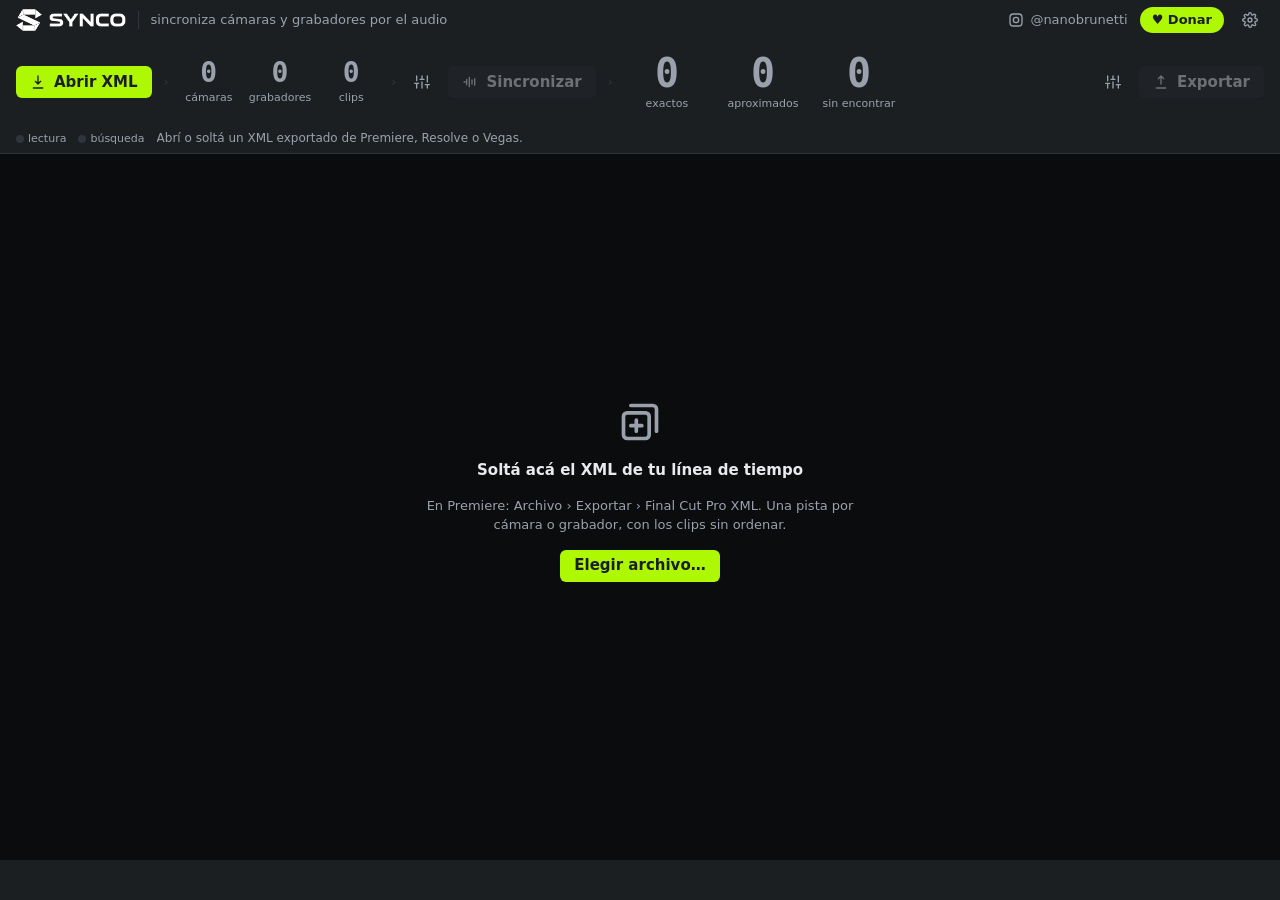
==== desktop/ui/index.html @ 41bce2fb "Windows y Linux: app de escritorio (Tauri) con el mismo motor - desktop/ui: la interfaz, con el dise" ====
<!doctype html>
<html lang="es">
<head>
  <meta charset="utf-8">
  <title>Synco</title>
  <meta name="viewport" content="width=device-width, initial-scale=1">
  <link rel="stylesheet" href="app.css">
</head>
<body>
  <header class="header">
    <div class="brand" aria-label="Synco"><img class="mark" src="mark-white.png" alt=""><img class="word" src="wordmark-white.png" alt="Synco"></div>
    <div class="sep"></div>
    <div id="title" class="meta">sincroniza cámaras y grabadores por el audio</div>
    <div class="spacer"></div>
    <button class="link" id="instagram" title="Instagram: novedades, dudas y pedidos">
      <svg class="i" viewBox="0 0 24 24"><rect x="3" y="3" width="18" height="18" rx="5"/><circle cx="12" cy="12" r="4"/></svg>@nanobrunetti
    </button>
    <button class="pill" id="donate" title="Synco es gratis y siempre lo va a ser. Tu aporte ayuda a seguir mejorándolo.">♥ Donar</button>
    <button class="icon" id="settings" title="Ajustes generales"><svg class="i" viewBox="0 0 24 24"><circle cx="12" cy="12" r="3"/><path d="M19.4 15a1.7 1.7 0 0 0 .3 1.8l.1.1a2 2 0 1 1-2.8 2.8l-.1-.1a1.7 1.7 0 0 0-1.8-.3 1.7 1.7 0 0 0-1 1.5V21a2 2 0 1 1-4 0v-.1a1.7 1.7 0 0 0-1.1-1.5 1.7 1.7 0 0 0-1.8.3l-.1.1a2 2 0 1 1-2.8-2.8l.1-.1a1.7 1.7 0 0 0 .3-1.8 1.7 1.7 0 0 0-1.5-1H3a2 2 0 1 1 0-4h.1a1.7 1.7 0 0 0 1.5-1.1 1.7 1.7 0 0 0-.3-1.8l-.1-.1a2 2 0 1 1 2.8-2.8l.1.1a1.7 1.7 0 0 0 1.8.3H9a1.7 1.7 0 0 0 1-1.5V3a2 2 0 1 1 4 0v.1a1.7 1.7 0 0 0 1 1.5 1.7 1.7 0 0 0 1.8-.3l.1-.1a2 2 0 1 1 2.8 2.8l-.1.1a1.7 1.7 0 0 0-.3 1.8V9a1.7 1.7 0 0 0 1.5 1H21a2 2 0 1 1 0 4h-.1a1.7 1.7 0 0 0-1.5 1z"/></svg></button>
  </header>

  <section class="actions">
    <button class="btn primary" id="open" title="Abrir XML (Ctrl+O)">
      <svg class="i" viewBox="0 0 24 24"><path d="M12 3v12m0 0-4-4m4 4 4-4M5 21h14"/></svg>Abrir XML</button>
    <span class="chev">›</span>
    <div class="counter zero" id="c-cams"><b>0</b><span>cámaras</span></div>
    <div class="counter zero" id="c-recs"><b>0</b><span>grabadores</span></div>
    <div class="counter zero" id="c-clips"><b>0</b><span>clips</span></div>
    <span class="chev">›</span>
    <button class="icon" id="sync-settings" title="Ajustes de sincronización"><svg class="i" viewBox="0 0 24 24"><path d="M4 21v-7M4 10V3M12 21v-9M12 8V3M20 21v-5M20 12V3M1 14h6M9 8h6M17 16h6"/></svg></button>
    <button class="btn" id="sync" disabled title="Sincronizar (Ctrl+R)">
      <svg class="i" viewBox="0 0 24 24"><path d="M3 12h2M7 8v8M11 5v14M15 9v6M19 7v10"/></svg><span>Sincronizar</span></button>
    <span class="chev">›</span>
    <div class="counter big zero" id="c-exact" title="Encontrados por su audio"><b>0</b><span>exactos</span></div>
    <div class="counter big zero" id="c-approx" title="Encontrados por su audio, buscando cerca de su fecha y sus vecinos: conviene mirarlos"><b>0</b><span>aproximados</span></div>
    <div class="counter big zero" id="c-guessed" title="Sin audio en común: ubicados por fecha, hora y vecinos"><b>0</b><span>sin encontrar</span></div>
    <div class="spacer"></div>
    <button class="icon" id="export-settings" title="Ajustes de exportación"><svg class="i" viewBox="0 0 24 24"><path d="M4 21v-7M4 10V3M12 21v-9M12 8V3M20 21v-5M20 12V3M1 14h6M9 8h6M17 16h6"/></svg></button>
    <button class="btn" id="export" disabled title="Exportar (Ctrl+E)">
      <svg class="i" viewBox="0 0 24 24"><path d="M12 15V3m0 0-4 4m4-4 4 4M5 21h14"/></svg>Exportar</button>
  </section>

  <section class="status">
    <span class="light" id="l-read"><i></i>lectura</span>
    <span class="light" id="l-match"><i></i>búsqueda</span>
    <progress id="progress" hidden></progress>
    <span class="msg" id="message">Abrí o soltá un XML exportado de Premiere, Resolve o Vegas.</span>
    <button class="link warn" id="missing" hidden></button>
    <button class="link" id="report" hidden>Ver informe</button>
  </section>

  <main class="main">
    <div class="zoombar" id="zoombar" hidden>
      <span id="scale"></span>
      <button class="icon" id="zoom-out" title="Alejar (Ctrl+−)">−</button>
      <button class="icon" id="zoom-in" title="Acercar (Ctrl++)">+</button>
      <button class="icon" id="zoom-fit" title="Ver todo (Ctrl+0)">↔</button>
    </div>
    <div class="timeline" id="timeline" hidden>
      <div class="heads" id="heads"></div>
      <div class="lanes" id="lanes"><canvas id="canvas"></canvas><div class="tip" id="tip" hidden></div></div>
    </div>
    <div class="overview" id="overview" hidden><i id="overview-thumb"></i></div>
    <div class="empty" id="empty">
      <svg class="i" viewBox="0 0 24 24" style="width:44px;height:44px;color:var(--muted)"><rect x="3" y="7" width="14" height="14" rx="2"/><path d="M7 3h12a2 2 0 0 1 2 2v12M10 11v6M7 14h6"/></svg>
      <h2>Soltá acá el XML de tu línea de tiempo</h2>
      <p>En Premiere: Archivo › Exportar › Final Cut Pro XML. Una pista por cámara o grabador, con los clips sin ordenar.</p>
      <button class="btn primary" id="open-empty">Elegir archivo…</button>
      <div class="recents" id="recents"></div>
    </div>
  </main>

  <footer class="inspector" id="inspector">
    <span class="muted">Hacé clic en un clip para ver cómo se ubicó. Arrastrá para moverte; Ctrl + rueda o los botones para acercar.</span>
  </footer>

  <div id="veil" class="veil" hidden></div>

  <script src="backend.js"></script>
  <script src="app.js"></script>
</body>
</html>
---- desktop/ui/app.css ----
/* Synco for Windows and Linux: the macOS app's look (replica/design/tokens.json). */
:root {
  --bg: #121417;
  --surface: #1c1f22;
  --surface-2: #252930;
  --track-bg: #0b0c0e;
  --border: #30353d;
  --text: #e8eaed;
  --muted: #9aa1ac;
  --accent: #adf802;
  --on-accent: #1c1f22;
  --danger: #ef6b6b;
  --success: #4cc38a;
  --warning: #e6c84f;
  --exact: #2f6fd6;
  --approx: #d9b532;
  --guessed: #c23b3b;
  --idle: #5b626d;
  --missing: #b33a3a;
  --font: "Segoe UI Variable", "Segoe UI", "Inter", "Cantarell", "Ubuntu", system-ui, sans-serif;
  --mono: "Cascadia Mono", "Consolas", "DejaVu Sans Mono", ui-monospace, monospace;
}

* { box-sizing: border-box; }
[hidden] { display: none !important; }
html, body { margin: 0; height: 100%; }
body {
  background: var(--bg); color: var(--text); font: 13px/1.4 var(--font);
  display: flex; flex-direction: column; overflow: hidden; user-select: none;
}
button { font: inherit; color: inherit; }

/* Header */
.header { display: flex; align-items: center; gap: 12px; height: 40px; padding: 0 16px; background: var(--surface); }
.brand { display: flex; align-items: center; gap: 7px; }
.brand img.mark { height: 22px; }
.brand img.word { height: 14px; }
.sep { width: 1px; height: 18px; background: var(--border); }
.header .file { font-weight: 600; font-size: 15px; white-space: nowrap; overflow: hidden; text-overflow: ellipsis; max-width: 320px; }
.header .meta { color: var(--muted); white-space: nowrap; }
.badge { font-size: 11px; font-weight: 500; padding: 1px 8px; border-radius: 4px; border: 1px solid currentColor; }
.spacer { flex: 1; }
.link { background: none; border: 0; color: var(--muted); cursor: pointer; display: inline-flex; gap: 6px; align-items: center; padding: 0; }
.link:hover { color: var(--text); }
.pill { background: var(--accent); color: var(--on-accent); border: 0; border-radius: 999px; padding: 4px 12px; font-weight: 600; cursor: pointer; }

/* Actions and counters */
.actions { display: flex; align-items: center; gap: 12px; padding: 12px 16px; background: var(--surface); }
.btn {
  display: inline-flex; align-items: center; gap: 8px; height: 32px; padding: 0 14px; border-radius: 6px;
  background: var(--surface-2); border: 0; font-size: 15px; font-weight: 600; cursor: pointer; white-space: nowrap;
}
.btn.primary { background: var(--accent); color: var(--on-accent); }
.btn:hover:not(:disabled) { filter: brightness(1.08); }
.btn:disabled { opacity: .4; cursor: default; }
.btn:focus-visible, .icon:focus-visible, .pill:focus-visible { outline: 2px solid var(--accent); outline-offset: 2px; }
.icon { width: 28px; height: 28px; border-radius: 4px; border: 0; background: none; color: var(--muted); cursor: pointer; display: grid; place-items: center; }
.icon:hover { background: var(--surface-2); color: var(--text); }
.chev { color: var(--border); }
.counter { text-align: center; min-width: 56px; }
.counter b { display: block; font: 600 28px/1.05 var(--mono); }
.counter.big { min-width: 84px; }
.counter.big b { font-size: 40px; }
.counter span { font-size: 11px; color: var(--muted); font-weight: 500; }
.counter.zero b { color: var(--muted); }
svg.i { width: 16px; height: 16px; fill: none; stroke: currentColor; stroke-width: 2; stroke-linecap: round; stroke-linejoin: round; }

/* Status */
.status { display: flex; align-items: center; gap: 12px; height: 30px; padding: 0 16px; background: var(--surface); border-bottom: 1px solid var(--border); font-size: 12px; }
.light { display: inline-flex; align-items: center; gap: 4px; font-size: 11px; color: var(--muted); }
.light i { width: 8px; height: 8px; border-radius: 50%; background: var(--border); }
.light.on { color: var(--text); }
.light.on i { background: var(--accent); box-shadow: 0 0 6px var(--accent); }
.status .msg { color: var(--muted); white-space: nowrap; overflow: hidden; text-overflow: ellipsis; flex: 1; }
.status .msg.err { color: var(--danger); }
progress { width: 160px; height: 6px; accent-color: var(--accent); }
.warn { color: var(--danger); }

/* Timeline */
.main { flex: 1; display: flex; flex-direction: column; min-height: 0; position: relative; }
.zoombar { display: flex; justify-content: flex-end; align-items: center; gap: 4px; height: 28px; padding: 0 8px; background: var(--surface); font-size: 11px; color: var(--muted); }
.timeline { flex: 1; display: flex; min-height: 0; background: var(--track-bg); }
.heads { width: 96px; flex: none; overflow: hidden; }
.head { display: flex; flex-direction: column; align-items: center; justify-content: center; gap: 2px; background: var(--surface); border-bottom: 1px solid var(--border); padding: 0 4px; text-align: center; }
.head b { font-size: 11px; }
.head span { font-size: 11px; color: var(--muted); white-space: nowrap; overflow: hidden; text-overflow: ellipsis; max-width: 100%; }
.lanes { flex: 1; position: relative; overflow: hidden; cursor: grab; }
.lanes canvas { position: absolute; inset: 0; }
.overview { height: 12px; margin-left: 96px; background: var(--surface-2); position: relative; cursor: pointer; }
.overview i { position: absolute; top: 0; bottom: 0; border-radius: 3px; background: var(--muted); }
.tip {
  position: absolute; pointer-events: none; width: 260px; padding: 8px; border-radius: 6px; background: var(--surface-2);
  border: 1px solid var(--border); box-shadow: 0 8px 24px rgba(0,0,0,.45); font-size: 12px; z-index: 5;
}
.tip b { display: block; font-size: 13px; }

/* Inspector */
.inspector { display: flex; align-items: center; gap: 12px; height: 40px; padding: 0 16px; background: var(--surface); font-size: 12px; }
.inspector b { font-size: 15px; }
.inspector .muted { color: var(--muted); }
.small-btn { background: var(--surface-2); border: 0; border-radius: 6px; padding: 5px 10px; cursor: pointer; }
.small-btn:hover { filter: brightness(1.15); }

/* Empty state */
.empty { position: absolute; inset: 0; display: flex; flex-direction: column; align-items: center; justify-content: center; gap: 16px; background: var(--track-bg); text-align: center; }
.empty h2 { margin: 0; font-size: 15px; }
.empty p { margin: 0; color: var(--muted); max-width: 460px; }
.recents { width: 460px; text-align: left; margin-top: 16px; }
.recents small { color: var(--muted); font-size: 11px; }
.recents button { display: flex; gap: 8px; width: 100%; background: none; border: 0; padding: 3px 0; cursor: pointer; text-align: left; }
.recents button span { color: var(--muted); overflow: hidden; text-overflow: ellipsis; white-space: nowrap; }
body.dropping .empty { outline: 2px dashed var(--accent); outline-offset: -16px; }

/* Sheets */
.veil { position: fixed; inset: 0; background: rgba(0,0,0,.55); display: grid; place-items: center; z-index: 20; }
.sheet { width: 520px; max-height: 86vh; overflow: auto; padding: 24px; border-radius: 12px; background: var(--surface); border: 1px solid var(--border); }
.sheet h3 { margin: 0 0 16px; font-size: 15px; }
.sheet label { display: block; margin: 12px 0 4px; color: var(--muted); font-size: 12px; }
.sheet select, .sheet input[type=text] { width: 100%; padding: 6px 8px; border-radius: 6px; border: 1px solid #6b7380; background: var(--surface-2); color: var(--text); font: inherit; }
.sheet .check { display: flex; gap: 8px; align-items: center; margin-top: 10px; color: var(--text); font-size: 13px; }
.sheet .note { color: var(--muted); font-size: 12px; margin-top: 12px; }
.sheet .row { display: flex; gap: 8px; justify-content: flex-end; margin-top: 20px; }
.sheet pre { white-space: pre-wrap; font: 12px/1.5 var(--mono); background: var(--track-bg); padding: 12px; border-radius: 8px; max-height: 420px; overflow: auto; user-select: text; }
.sheet ul.files { list-style: none; padding: 0; margin: 8px 0; max-height: 220px; overflow: auto; }
.sheet ul.files li { padding: 4px 0; border-bottom: 1px solid var(--border); }
.sheet ul.files small { color: var(--muted); display: block; }

/* Update card: the app's plate, with a lime base */
.card { width: 460px; padding: 24px; border-radius: 20px; background: var(--surface); border: 1px solid var(--border); box-shadow: 0 6px 0 var(--accent), 0 16px 30px rgba(0,0,0,.5); }
.card .top { display: flex; gap: 12px; align-items: center; margin-bottom: 16px; }
.card .top img { width: 64px; height: 64px; }
.card h4 { margin: 0; font-size: 19px; color: #fff; }
.card .sub { color: var(--muted); }
.chips { display: flex; align-items: center; gap: 8px; margin-bottom: 16px; }
.chip { font: 600 13px var(--mono); padding: 4px 10px; border-radius: 999px; background: var(--surface-2); color: var(--muted); }
.chip.new { background: var(--accent); color: var(--on-accent); }
.notes { background: var(--surface-2); border-radius: 12px; padding: 12px; margin-bottom: 16px; max-height: 170px; overflow: auto; }
.notes small { color: var(--accent); font-weight: 600; letter-spacing: 1.2px; }
.notes li { margin: 6px 0 0 -18px; }
.notes li::marker { color: var(--accent); }
.bar { height: 10px; border-radius: 999px; background: var(--surface-2); overflow: hidden; margin: 4px 0 8px; }
.bar i { display: block; height: 100%; background: var(--accent); border-radius: 999px; transition: width .25s; }
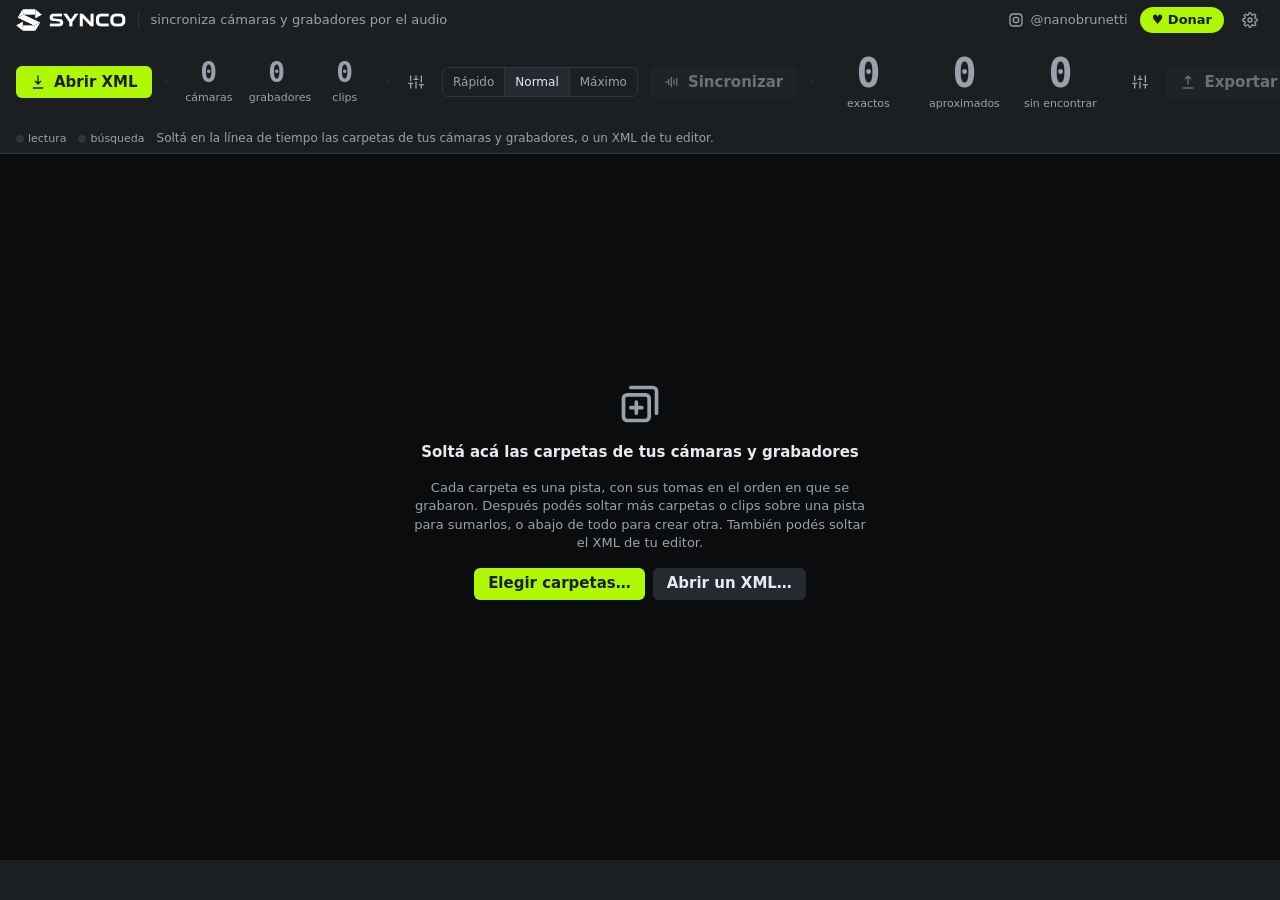
==== commit 31389efe: "Synco 1.2.0: proyecto desde carpetas, tres velocidades y búsqueda por partes - Soltar carpetas o cli" ====
--- a/desktop/ui/index.html
+++ b/desktop/ui/index.html
@@ -28,6 +28,9 @@
     <div class="counter zero" id="c-clips"><b>0</b><span>clips</span></div>
     <span class="chev">›</span>
     <button class="icon" id="sync-settings" title="Ajustes de sincronización"><svg class="i" viewBox="0 0 24 24"><path d="M4 21v-7M4 10V3M12 21v-9M12 8V3M20 21v-5M20 12V3M1 14h6M9 8h6M17 16h6"/></svg></button>
+    <div class="segmented" id="speed" title="Rápido: busca en todo el evento unos pocos clips de cada cámara para conocer su reloj, y el resto cerca de la hora que marca. Normal: busca cada clip en todo el evento. Máximo: además vuelve a buscar los que faltan con otro rango de frecuencias (música con graves).">
+      <button data-speed="fast">Rápido</button><button data-speed="normal">Normal</button><button data-speed="thorough">Máximo</button>
+    </div>
     <button class="btn" id="sync" disabled title="Sincronizar (Ctrl+R)">
       <svg class="i" viewBox="0 0 24 24"><path d="M3 12h2M7 8v8M11 5v14M15 9v6M19 7v10"/></svg><span>Sincronizar</span></button>
     <span class="chev">›</span>
@@ -44,7 +47,7 @@
     <span class="light" id="l-read"><i></i>lectura</span>
     <span class="light" id="l-match"><i></i>búsqueda</span>
     <progress id="progress" hidden></progress>
-    <span class="msg" id="message">Abrí o soltá un XML exportado de Premiere, Resolve o Vegas.</span>
+    <span class="msg" id="message">Soltá en la línea de tiempo las carpetas de tus cámaras y grabadores, o un XML de tu editor.</span>
     <button class="link warn" id="missing" hidden></button>
     <button class="link" id="report" hidden>Ver informe</button>
   </section>
@@ -60,12 +63,13 @@
       <div class="heads" id="heads"></div>
       <div class="lanes" id="lanes"><canvas id="canvas"></canvas><div class="tip" id="tip" hidden></div></div>
     </div>
+    <div class="newtrack" id="newtrack" hidden><div class="plus">+</div><div class="slot" id="newtrack-text">Soltá acá una carpeta o clips para crear otra pista</div></div>
     <div class="overview" id="overview" hidden><i id="overview-thumb"></i></div>
     <div class="empty" id="empty">
       <svg class="i" viewBox="0 0 24 24" style="width:44px;height:44px;color:var(--muted)"><rect x="3" y="7" width="14" height="14" rx="2"/><path d="M7 3h12a2 2 0 0 1 2 2v12M10 11v6M7 14h6"/></svg>
-      <h2>Soltá acá el XML de tu línea de tiempo</h2>
-      <p>En Premiere: Archivo › Exportar › Final Cut Pro XML. Una pista por cámara o grabador, con los clips sin ordenar.</p>
-      <button class="btn primary" id="open-empty">Elegir archivo…</button>
+      <h2>Soltá acá las carpetas de tus cámaras y grabadores</h2>
+      <p>Cada carpeta es una pista, con sus tomas en el orden en que se grabaron. Después podés soltar más carpetas o clips sobre una pista para sumarlos, o abajo de todo para crear otra. También podés soltar el XML de tu editor.</p>
+      <div class="buttons"><button class="btn primary" id="folders-empty">Elegir carpetas…</button><button class="btn" id="open-empty">Abrir un XML…</button></div>
       <div class="recents" id="recents"></div>
     </div>
   </main>
--- a/desktop/ui/app.css
+++ b/desktop/ui/app.css
@@ -110,6 +110,17 @@
 .recents button { display: flex; gap: 8px; width: 100%; background: none; border: 0; padding: 3px 0; cursor: pointer; text-align: left; }
 .recents button span { color: var(--muted); overflow: hidden; text-overflow: ellipsis; white-space: nowrap; }
 body.dropping .empty { outline: 2px dashed var(--accent); outline-offset: -16px; }
+.empty .buttons { display: flex; gap: 8px; }
+.segmented { display: flex; border: 1px solid var(--border); border-radius: 6px; overflow: hidden; flex: none; }
+.segmented button { background: none; border: 0; color: var(--muted); padding: 0 10px; height: 28px; font: inherit; font-size: 12px; cursor: pointer; }
+.segmented button + button { border-left: 1px solid var(--border); }
+.segmented button.on { background: var(--surface-2); color: var(--text); }
+.segmented button:disabled { cursor: default; opacity: .5; }
+.newtrack { height: 64px; flex: none; display: flex; background: var(--track-bg); }
+.newtrack .plus { width: 96px; flex: none; display: flex; align-items: center; justify-content: center; background: var(--surface); color: var(--muted); font-size: 18px; }
+.newtrack .slot { flex: 1; margin: 8px; display: flex; align-items: center; justify-content: center; border: 1px dashed var(--border); border-radius: 6px; color: var(--muted); }
+.newtrack.target .slot { border: 2px dashed var(--accent); color: var(--accent); background: rgba(173, 248, 2, .08); }
+.newtrack.target .plus { color: var(--accent); }
 
 /* Sheets */
 .veil { position: fixed; inset: 0; background: rgba(0,0,0,.55); display: grid; place-items: center; z-index: 20; }
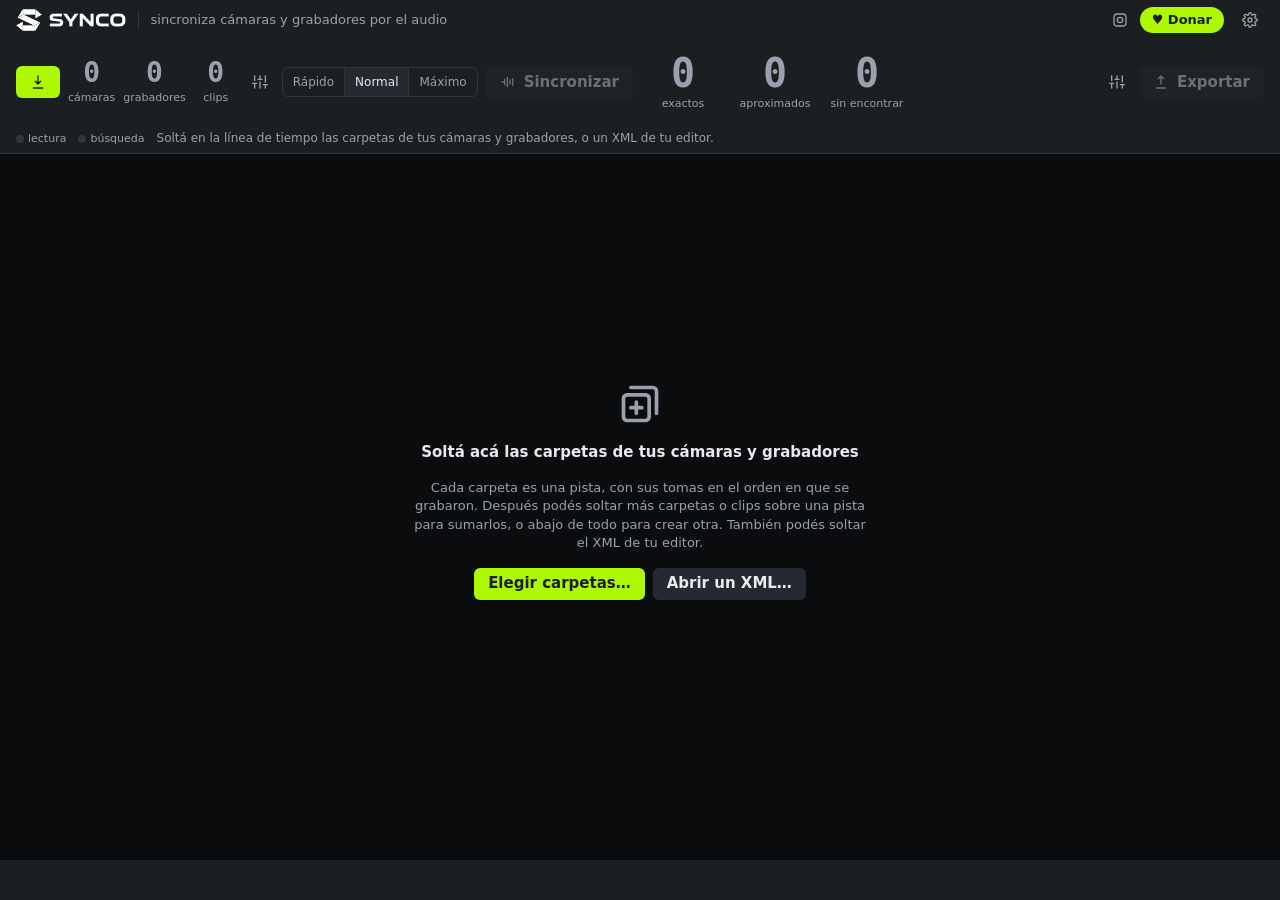
==== commit 02f08c03: "La ventana se acomoda a su tamaño y nunca abre más grande que la pantalla Co-Authored-By: Claude Opu" ====
--- a/desktop/ui/index.html
+++ b/desktop/ui/index.html
@@ -13,7 +13,7 @@
     <div id="title" class="meta">sincroniza cámaras y grabadores por el audio</div>
     <div class="spacer"></div>
     <button class="link" id="instagram" title="Instagram: novedades, dudas y pedidos">
-      <svg class="i" viewBox="0 0 24 24"><rect x="3" y="3" width="18" height="18" rx="5"/><circle cx="12" cy="12" r="4"/></svg>@nanobrunetti
+      <svg class="i" viewBox="0 0 24 24"><rect x="3" y="3" width="18" height="18" rx="5"/><circle cx="12" cy="12" r="4"/></svg><span class="label">@nanobrunetti</span>
     </button>
     <button class="pill" id="donate" title="Synco es gratis y siempre lo va a ser. Tu aporte ayuda a seguir mejorándolo.">♥ Donar</button>
     <button class="icon" id="settings" title="Ajustes generales"><svg class="i" viewBox="0 0 24 24"><circle cx="12" cy="12" r="3"/><path d="M19.4 15a1.7 1.7 0 0 0 .3 1.8l.1.1a2 2 0 1 1-2.8 2.8l-.1-.1a1.7 1.7 0 0 0-1.8-.3 1.7 1.7 0 0 0-1 1.5V21a2 2 0 1 1-4 0v-.1a1.7 1.7 0 0 0-1.1-1.5 1.7 1.7 0 0 0-1.8.3l-.1.1a2 2 0 1 1-2.8-2.8l.1-.1a1.7 1.7 0 0 0 .3-1.8 1.7 1.7 0 0 0-1.5-1H3a2 2 0 1 1 0-4h.1a1.7 1.7 0 0 0 1.5-1.1 1.7 1.7 0 0 0-.3-1.8l-.1-.1a2 2 0 1 1 2.8-2.8l.1.1a1.7 1.7 0 0 0 1.8.3H9a1.7 1.7 0 0 0 1-1.5V3a2 2 0 1 1 4 0v.1a1.7 1.7 0 0 0 1 1.5 1.7 1.7 0 0 0 1.8-.3l.1-.1a2 2 0 1 1 2.8 2.8l-.1.1a1.7 1.7 0 0 0-.3 1.8V9a1.7 1.7 0 0 0 1.5 1H21a2 2 0 1 1 0 4h-.1a1.7 1.7 0 0 0-1.5 1z"/></svg></button>
@@ -21,7 +21,7 @@
 
   <section class="actions">
     <button class="btn primary" id="open" title="Abrir XML (Ctrl+O)">
-      <svg class="i" viewBox="0 0 24 24"><path d="M12 3v12m0 0-4-4m4 4 4-4M5 21h14"/></svg>Abrir XML</button>
+      <svg class="i" viewBox="0 0 24 24"><path d="M12 3v12m0 0-4-4m4 4 4-4M5 21h14"/></svg><span class="label">Abrir XML</span></button>
     <span class="chev">›</span>
     <div class="counter zero" id="c-cams"><b>0</b><span>cámaras</span></div>
     <div class="counter zero" id="c-recs"><b>0</b><span>grabadores</span></div>
@@ -38,6 +38,8 @@
     <div class="counter big zero" id="c-approx" title="Encontrados por su audio, buscando cerca de su fecha y sus vecinos: conviene mirarlos"><b>0</b><span>aproximados</span></div>
     <div class="counter big zero" id="c-guessed" title="Sin audio en común: ubicados por fecha, hora y vecinos"><b>0</b><span>sin encontrar</span></div>
     <div class="spacer"></div>
+    <button class="btn" id="drone" hidden title="Tomas sin sonido (un dron): se ubican por su hora y por las luces que vieron a la vez que las cámaras">
+      <svg class="i" viewBox="0 0 24 24"><path d="M2 16l20-6-20-6 3 6-3 6zm3-6h8"/></svg><span class="label">Agregar dron</span></button>
     <button class="icon" id="export-settings" title="Ajustes de exportación"><svg class="i" viewBox="0 0 24 24"><path d="M4 21v-7M4 10V3M12 21v-9M12 8V3M20 21v-5M20 12V3M1 14h6M9 8h6M17 16h6"/></svg></button>
     <button class="btn" id="export" disabled title="Exportar (Ctrl+E)">
       <svg class="i" viewBox="0 0 24 24"><path d="M12 15V3m0 0-4 4m4-4 4 4M5 21h14"/></svg>Exportar</button>
@@ -54,14 +56,19 @@
 
   <main class="main">
     <div class="zoombar" id="zoombar" hidden>
+      <button class="icon" id="play" title="Reproducir lo sincronizado (espacio): si dos clips no están bien, se escucha como un eco" hidden>▶</button>
+      <span id="playtime"></span>
+      <span class="grow"></span>
       <span id="scale"></span>
       <button class="icon" id="zoom-out" title="Alejar (Ctrl+−)">−</button>
       <button class="icon" id="zoom-in" title="Acercar (Ctrl++)">+</button>
       <button class="icon" id="zoom-fit" title="Ver todo (Ctrl+0)">↔</button>
     </div>
+    <div class="ruler" id="ruler" hidden><i></i><canvas id="ruler-canvas"></canvas></div>
     <div class="timeline" id="timeline" hidden>
       <div class="heads" id="heads"></div>
-      <div class="lanes" id="lanes"><canvas id="canvas"></canvas><div class="tip" id="tip" hidden></div></div>
+      <div class="lanes" id="lanes"><canvas id="canvas"></canvas><div class="tip" id="tip" hidden></div>
+        <div class="picture" id="picture" hidden><video id="video" muted playsinline preload="auto"></video><span id="picture-name"></span></div></div>
     </div>
     <div class="newtrack" id="newtrack" hidden><div class="plus">+</div><div class="slot" id="newtrack-text">Soltá acá una carpeta o clips para crear otra pista</div></div>
     <div class="overview" id="overview" hidden><i id="overview-thumb"></i></div>
@@ -71,6 +78,7 @@
       <p>Cada carpeta es una pista, con sus tomas en el orden en que se grabaron. Después podés soltar más carpetas o clips sobre una pista para sumarlos, o abajo de todo para crear otra. También podés soltar el XML de tu editor.</p>
       <div class="buttons"><button class="btn primary" id="folders-empty">Elegir carpetas…</button><button class="btn" id="open-empty">Abrir un XML…</button></div>
       <div class="recents" id="recents"></div>
+      <div class="working-box"><div class="spinner"></div><h2 id="working-text"></h2></div>
     </div>
   </main>
 
@@ -79,6 +87,7 @@
   </footer>
 
   <div id="veil" class="veil" hidden></div>
+  <div id="menu" class="menu" hidden></div>
 
   <script src="backend.js"></script>
   <script src="app.js"></script>
--- a/desktop/ui/app.css
+++ b/desktop/ui/app.css
@@ -111,6 +111,11 @@
 .recents button span { color: var(--muted); overflow: hidden; text-overflow: ellipsis; white-space: nowrap; }
 body.dropping .empty { outline: 2px dashed var(--accent); outline-offset: -16px; }
 .empty .buttons { display: flex; gap: 8px; }
+.empty .working-box { display: none; flex-direction: column; align-items: center; gap: 14px; }
+.empty.working > :not(.working-box) { display: none; }
+.empty.working .working-box { display: flex; }
+.spinner { width: 34px; height: 34px; border-radius: 50%; border: 3px solid var(--border); border-top-color: var(--accent); animation: spin .9s linear infinite; }
+@keyframes spin { to { transform: rotate(360deg); } }
 .segmented { display: flex; border: 1px solid var(--border); border-radius: 6px; overflow: hidden; flex: none; }
 .segmented button { background: none; border: 0; color: var(--muted); padding: 0 10px; height: 28px; font: inherit; font-size: 12px; cursor: pointer; }
 .segmented button + button { border-left: 1px solid var(--border); }
@@ -151,3 +156,49 @@
 .notes li::marker { color: var(--accent); }
 .bar { height: 10px; border-radius: 999px; background: var(--surface-2); overflow: hidden; margin: 4px 0 8px; }
 .bar i { display: block; height: 100%; background: var(--accent); border-radius: 999px; transition: width .25s; }
+
+/* Playing the synced result */
+.zoombar .grow { flex: 1; }
+#playtime { font-variant-numeric: tabular-nums; margin-left: 4px; }
+.picture { position: absolute; right: 12px; bottom: 12px; width: 320px; padding: 8px; background: var(--surface-2); border-radius: 8px;
+  box-shadow: 0 6px 20px rgba(0,0,0,.45); z-index: 5; }
+.picture video { display: block; width: 100%; height: 180px; background: #000; border-radius: 6px; object-fit: contain; }
+.picture span { display: block; margin-top: 4px; font-size: 11px; color: var(--muted); white-space: nowrap; overflow: hidden; text-overflow: ellipsis; }
+.head .controls { display: flex; gap: 6px; align-items: center; }
+.head .controls button { background: none; border: 0; padding: 0 2px; cursor: pointer; color: var(--muted); font-size: 12px; font-weight: 700; }
+.head .controls button.on { color: var(--accent); }
+.head .controls button.off { color: var(--warning); }
+.manual { color: var(--warning); }
+
+/* Right-click menus: the app's own, never the browser's */
+.menu { position: fixed; z-index: 50; min-width: 220px; padding: 4px; background: var(--surface-2); border: 1px solid var(--border);
+  border-radius: 8px; box-shadow: 0 10px 28px rgba(0,0,0,.5); font-size: 13px; }
+.menu button { display: flex; justify-content: space-between; gap: 16px; width: 100%; padding: 6px 10px; background: none; border: 0;
+  border-radius: 5px; color: inherit; text-align: left; cursor: pointer; font: inherit; }
+.menu button:hover:not(:disabled) { background: var(--accent); color: #111; }
+.menu button:disabled { opacity: .4; cursor: default; }
+.menu button.danger { color: var(--danger); }
+.menu button.danger:hover:not(:disabled) { background: var(--danger); color: #fff; }
+.menu hr { border: 0; border-top: 1px solid var(--border); margin: 4px 2px; }
+.menu .sub { position: relative; }
+.menu .sub > .menu { display: none; position: absolute; left: 100%; top: -5px; }
+.menu .sub:hover > .menu { display: block; }
+
+/* Time along the top: click or drag to put the playhead there */
+.ruler { display: flex; height: 22px; background: var(--surface); }
+.ruler i { width: 96px; flex: none; }
+.ruler canvas { flex: 1; min-width: 0; height: 22px; cursor: col-resize; }
+
+/* Smaller windows: words go before anything gets cut */
+#title span { white-space: nowrap; overflow: hidden; text-overflow: ellipsis; min-width: 0; }
+.counter span { white-space: nowrap; }
+@media (max-width: 1320px) {
+  #open .label, #drone .label, #instagram .label, .chev { display: none; }
+  .actions { gap: 8px; }
+  .counter { min-width: 44px; }
+}
+@media (max-width: 1040px) {
+  #c-cams, #c-recs, #c-clips { display: none; }
+  .segmented button { padding-left: 6px; padding-right: 6px; }
+  .actions { gap: 4px; padding-left: 10px; padding-right: 10px; }
+}
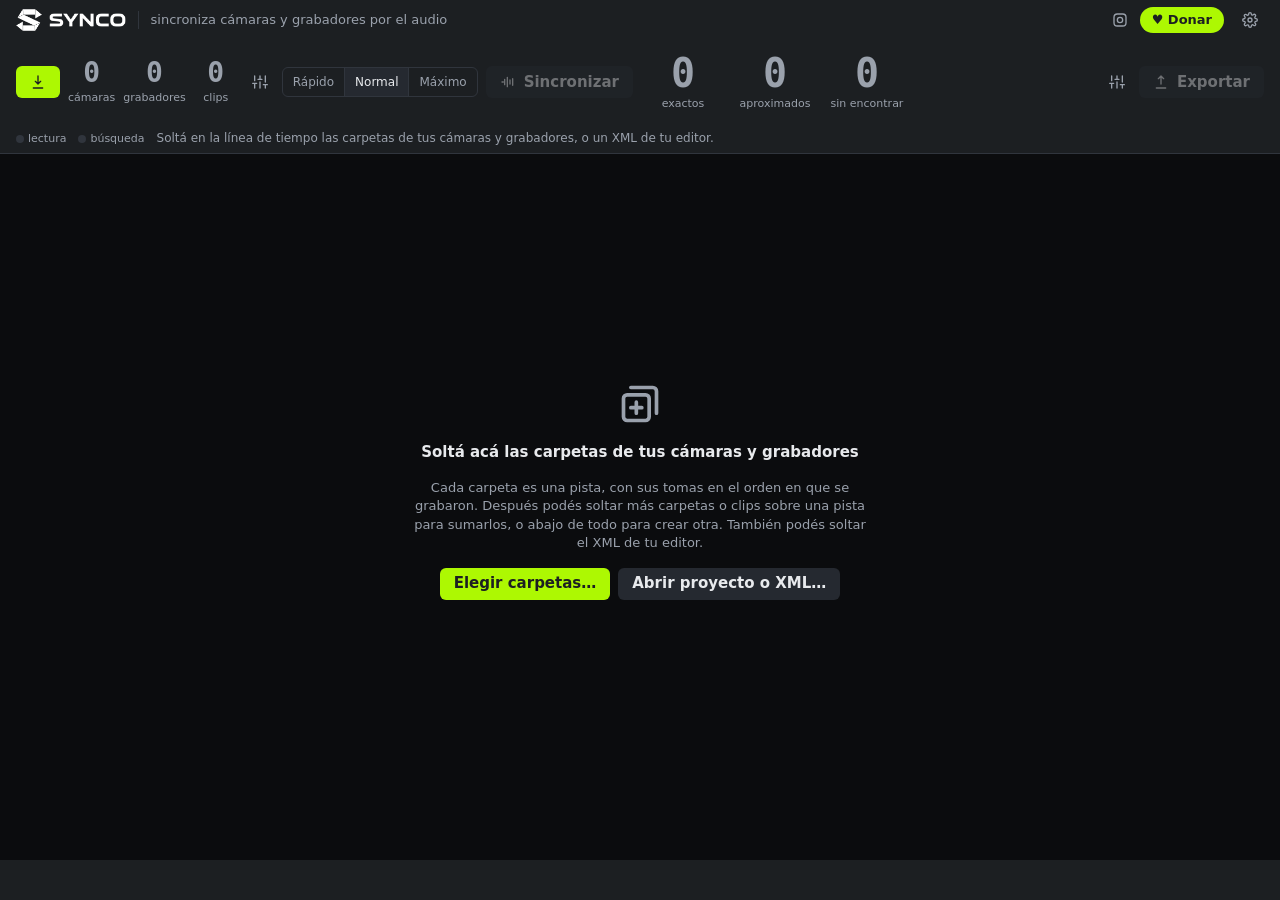
==== commit 5010fe7e: "Guardar el proyecto (.synco) y leer todos los formatos de video (ffmpeg en la Mac) Co-Authored-By: C" ====
--- a/desktop/ui/index.html
+++ b/desktop/ui/index.html
@@ -20,8 +20,9 @@
   </header>
 
   <section class="actions">
-    <button class="btn primary" id="open" title="Abrir XML (Ctrl+O)">
-      <svg class="i" viewBox="0 0 24 24"><path d="M12 3v12m0 0-4-4m4 4 4-4M5 21h14"/></svg><span class="label">Abrir XML</span></button>
+    <button class="btn primary" id="open" title="Abrir un proyecto de Synco o el XML de tu editor (Ctrl+O)">
+      <svg class="i" viewBox="0 0 24 24"><path d="M12 3v12m0 0-4-4m4 4 4-4M5 21h14"/></svg><span class="label">Abrir</span></button>
+    <button class="icon" id="save" hidden title="Guardar el proyecto (Ctrl+S)"><svg class="i" viewBox="0 0 24 24"><path d="M5 3h11l3 3v15H5zM8 3v6h8V3M8 21v-7h8v7"/></svg></button>
     <span class="chev">›</span>
     <div class="counter zero" id="c-cams"><b>0</b><span>cámaras</span></div>
     <div class="counter zero" id="c-recs"><b>0</b><span>grabadores</span></div>
@@ -76,7 +77,7 @@
       <svg class="i" viewBox="0 0 24 24" style="width:44px;height:44px;color:var(--muted)"><rect x="3" y="7" width="14" height="14" rx="2"/><path d="M7 3h12a2 2 0 0 1 2 2v12M10 11v6M7 14h6"/></svg>
       <h2>Soltá acá las carpetas de tus cámaras y grabadores</h2>
       <p>Cada carpeta es una pista, con sus tomas en el orden en que se grabaron. Después podés soltar más carpetas o clips sobre una pista para sumarlos, o abajo de todo para crear otra. También podés soltar el XML de tu editor.</p>
-      <div class="buttons"><button class="btn primary" id="folders-empty">Elegir carpetas…</button><button class="btn" id="open-empty">Abrir un XML…</button></div>
+      <div class="buttons"><button class="btn primary" id="folders-empty">Elegir carpetas…</button><button class="btn" id="open-empty">Abrir proyecto o XML…</button></div>
       <div class="recents" id="recents"></div>
       <div class="working-box"><div class="spinner"></div><h2 id="working-text"></h2></div>
     </div>
--- a/desktop/ui/app.css
+++ b/desktop/ui/app.css
@@ -56,6 +56,7 @@
 .btn:focus-visible, .icon:focus-visible, .pill:focus-visible { outline: 2px solid var(--accent); outline-offset: 2px; }
 .icon { width: 28px; height: 28px; border-radius: 4px; border: 0; background: none; color: var(--muted); cursor: pointer; display: grid; place-items: center; }
 .icon:hover { background: var(--surface-2); color: var(--text); }
+#save.dirty { color: var(--accent); }
 .chev { color: var(--border); }
 .counter { text-align: center; min-width: 56px; }
 .counter b { display: block; font: 600 28px/1.05 var(--mono); }
